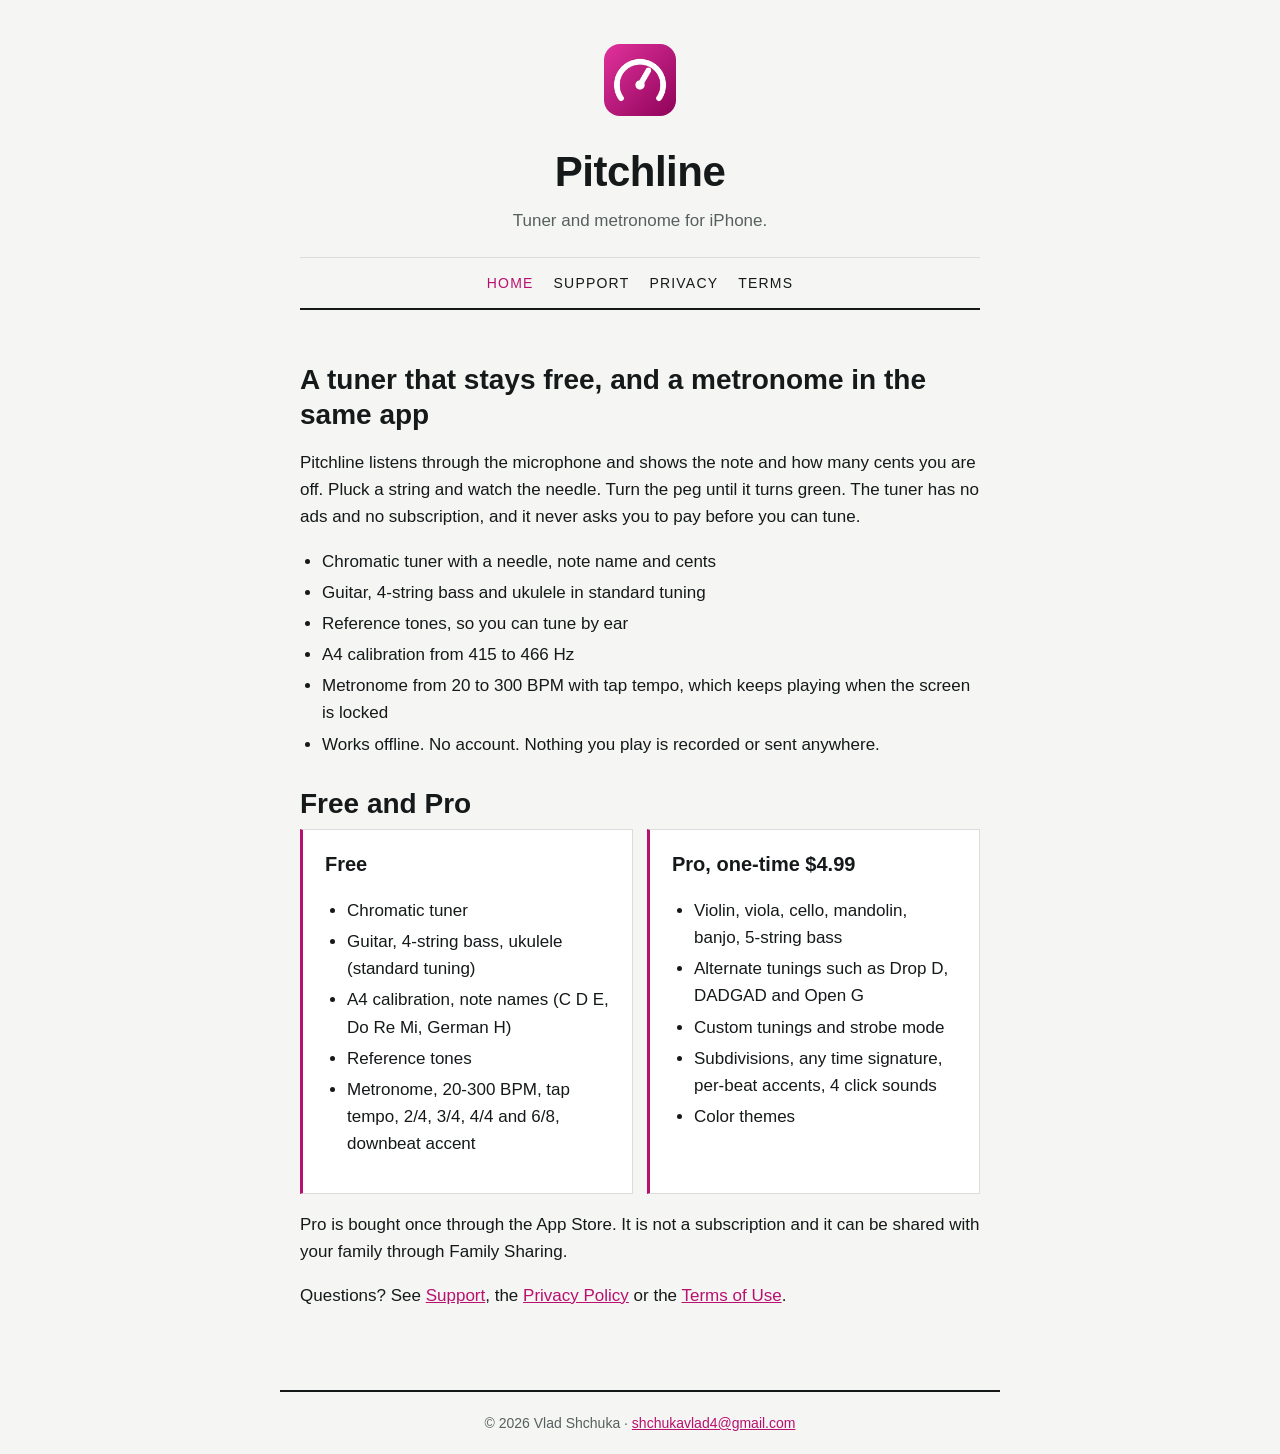
==== index.html @ e01d228e "Pitchline support, privacy and terms pages" ====
<!doctype html>
<html lang="en"><head><meta charset="utf-8"><meta name="viewport" content="width=device-width, initial-scale=1"><link rel="icon" href="icon.png"><link rel="apple-touch-icon" href="icon.png">
<title>Pitchline: Guitar &amp; Bass Tuner</title><meta name="description" content="Pitchline is a chromatic tuner and metronome for iPhone. Guitar, bass, ukulele, violin and more. No ads, no subscription."><link rel="stylesheet" href="style.css"></head>
<body><header class="hero"><img class="mark" src="icon.png" alt="" width="72" height="72"><h1>Pitchline</h1><p>Tuner and metronome for iPhone.</p>
<nav><a href="index.html" aria-current="page">Home</a><a href="support.html">Support</a><a href="privacy.html">Privacy</a><a href="terms.html">Terms</a></nav></header>
<main>
<h2>A tuner that stays free, and a metronome in the same app</h2>
<p>Pitchline listens through the microphone and shows the note and how many cents you are off. Pluck a string and watch the needle. Turn the peg until it turns green. The tuner has no ads and no subscription, and it never asks you to pay before you can tune.</p>
<ul>
<li>Chromatic tuner with a needle, note name and cents</li>
<li>Guitar, 4-string bass and ukulele in standard tuning</li>
<li>Reference tones, so you can tune by ear</li>
<li>A4 calibration from 415 to 466 Hz</li>
<li>Metronome from 20 to 300 BPM with tap tempo, which keeps playing when the screen is locked</li>
<li>Works offline. No account. Nothing you play is recorded or sent anywhere.</li>
</ul>
<h2>Free and Pro</h2>
<div class="cols">
<div class="card"><h3>Free</h3>
<ul>
<li>Chromatic tuner</li>
<li>Guitar, 4-string bass, ukulele (standard tuning)</li>
<li>A4 calibration, note names (C D E, Do Re Mi, German H)</li>
<li>Reference tones</li>
<li>Metronome, 20-300 BPM, tap tempo, 2/4, 3/4, 4/4 and 6/8, downbeat accent</li>
</ul></div>
<div class="card"><h3>Pro, one-time $4.99</h3>
<ul>
<li>Violin, viola, cello, mandolin, banjo, 5-string bass</li>
<li>Alternate tunings such as Drop D, DADGAD and Open G</li>
<li>Custom tunings and strobe mode</li>
<li>Subdivisions, any time signature, per-beat accents, 4 click sounds</li>
<li>Color themes</li>
</ul></div>
</div>
<p>Pro is bought once through the App Store. It is not a subscription and it can be shared with your family through Family Sharing.</p>
<p>Questions? See <a href="support.html">Support</a>, the <a href="privacy.html">Privacy Policy</a> or the <a href="terms.html">Terms of Use</a>.</p>
</main><footer>© 2026 Vlad Shchuka · <a href="mailto:shchukavlad4@gmail.com">shchukavlad4@gmail.com</a></footer></body></html>
---- style.css ----
:root {
  --paper: #F5F6F4; --surface: #FFFFFF; --ink: #15191A; --muted: #55605F; --line: #D9DEDC; --accent: #B8106F;
  color-scheme: light dark;
}
@media (prefers-color-scheme: dark) {
  :root { --paper: #0E1112; --surface: #191E1F; --ink: #F1F4F3; --muted: #9DA9A7; --line: #2B3233; --accent: #FF6EB4; }
}
* { box-sizing: border-box; }
body { margin: 0; background: var(--paper); color: var(--ink);
  font: 17px/1.6 -apple-system, BlinkMacSystemFont, "SF Pro Text", "Helvetica Neue", Arial, sans-serif; }
.hero { max-width: 720px; margin: 0 auto; padding: 44px 20px 0; text-align: center; }
.mark { display: inline-block; width: 72px; height: 72px; border-radius: 16px; }
.hero h1 { font-family: "SF Pro Rounded", -apple-system, BlinkMacSystemFont, sans-serif; font-weight: 800; font-size: 42px; letter-spacing: -0.5px; margin: 14px 0 2px; }
.hero p { margin: 0; color: var(--muted); }
nav { margin-top: 22px; padding: 10px 0; font-size: 14px; letter-spacing: 1.2px; text-transform: uppercase;
  border-top: 1px solid var(--line); border-bottom: 2px solid var(--ink); }
nav a { color: var(--ink); text-decoration: none; display: inline-block; margin: 0 10px; padding: 4px 0; }
nav a:hover, nav a[aria-current="page"] { color: var(--accent); }
main { max-width: 720px; margin: 0 auto; padding: 24px 20px 64px; }
h2 { font-weight: 800; font-size: 28px; line-height: 1.25; margin: 28px 0 8px; }
h3 { font-weight: 700; font-size: 20px; margin: 28px 0 4px; padding-top: 18px; border-top: 1px solid var(--line); }
a { color: var(--accent); }
ol, ul { padding-left: 22px; }
li { margin: 4px 0; }
.card { background: var(--surface); border: 1px solid var(--line); border-left: 3px solid var(--accent); padding: 18px 22px; margin: 18px 0; }
.cols { display: grid; gap: 14px; grid-template-columns: 1fr; }
@media (min-width: 640px) { .cols { grid-template-columns: 1fr 1fr; } }
.cols .card { margin: 0; }
.cols h3 { border: 0; padding: 0; margin: 0 0 6px; }
.muted { color: var(--muted); font-size: 15px; }
footer { max-width: 720px; margin: 0 auto; text-align: center; color: var(--muted); font-size: 14px; padding: 20px; border-top: 2px solid var(--ink); }
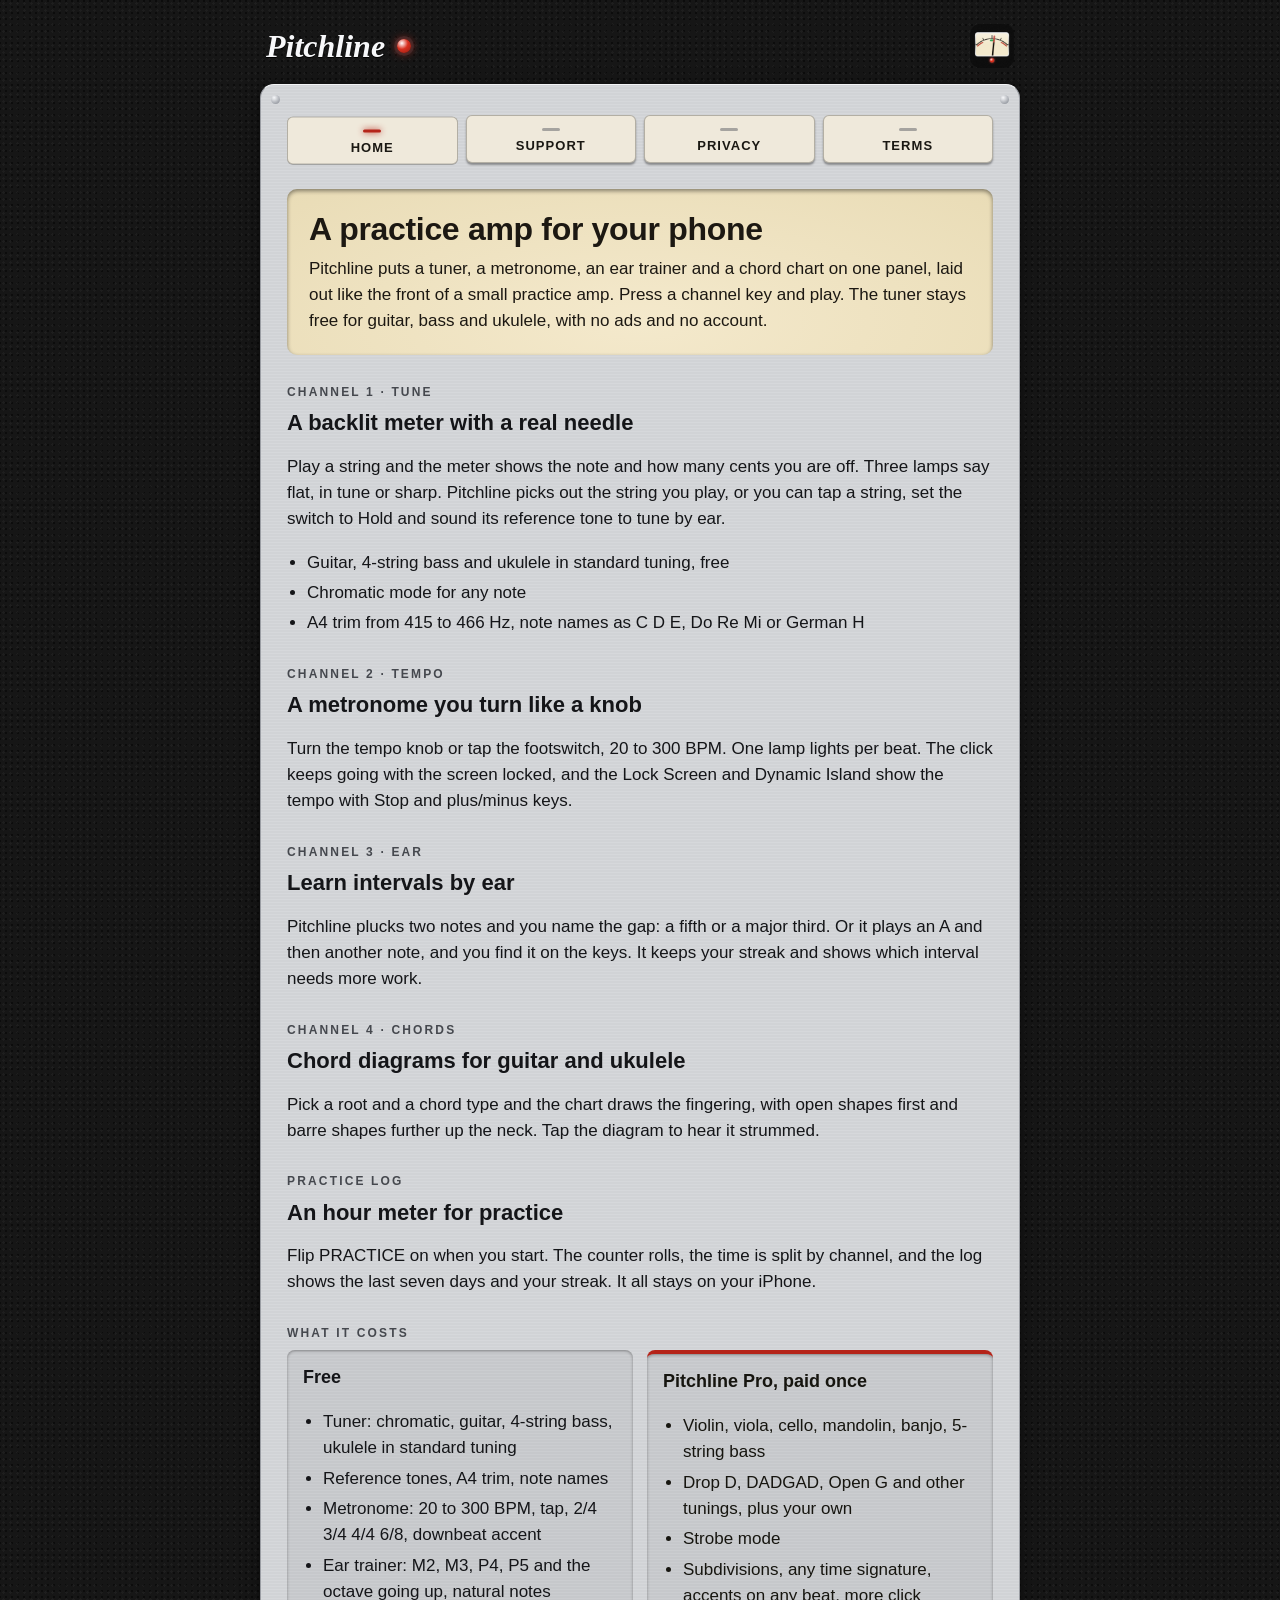
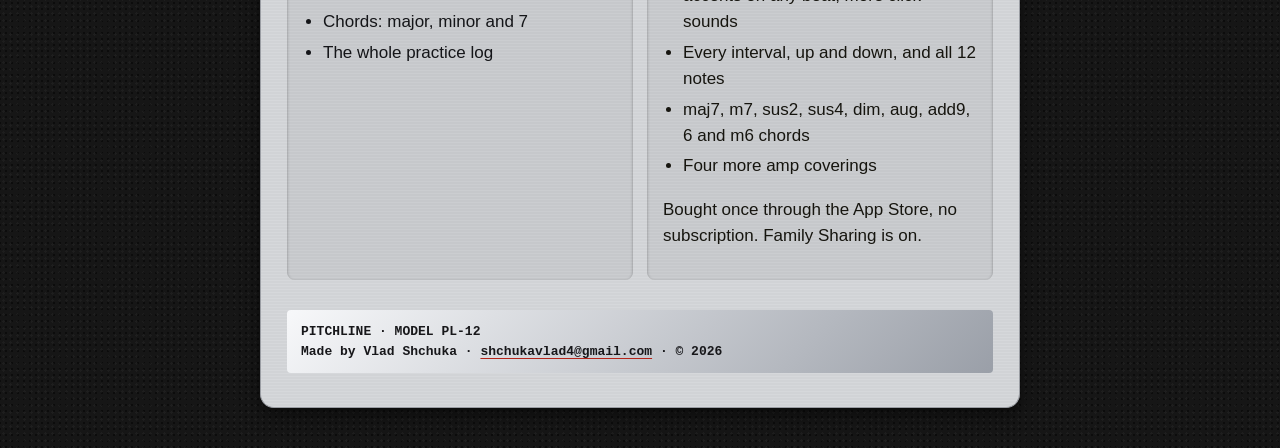
==== commit e246c33c: "Pitchline 1.2: site rebuilt as the amp's owner's manual; privacy facts for the ear trainer and pract" ====
--- a/index.html
+++ b/index.html
@@ -1,38 +1,57 @@
 <!doctype html>
 <html lang="en"><head><meta charset="utf-8"><meta name="viewport" content="width=device-width, initial-scale=1"><link rel="icon" href="icon.png"><link rel="apple-touch-icon" href="icon.png">
-<title>Pitchline: Guitar &amp; Bass Tuner</title><meta name="description" content="Pitchline is a chromatic tuner and metronome for iPhone. Guitar, bass, ukulele, violin and more. No ads, no subscription."><link rel="stylesheet" href="style.css"></head>
-<body><header class="hero"><img class="mark" src="icon.png" alt="" width="72" height="72"><h1>Pitchline</h1><p>Tuner and metronome for iPhone.</p>
-<nav><a href="index.html" aria-current="page">Home</a><a href="support.html">Support</a><a href="privacy.html">Privacy</a><a href="terms.html">Terms</a></nav></header>
-<main>
-<h2>A tuner that stays free, and a metronome in the same app</h2>
-<p>Pitchline listens through the microphone and shows the note and how many cents you are off. Pluck a string and watch the needle. Turn the peg until it turns green. The tuner has no ads and no subscription, and it never asks you to pay before you can tune.</p>
+<title>Pitchline: tuner, metronome, ear trainer and chords</title><meta name="description" content="Pitchline is a tuner, metronome, ear trainer and chord chart for iPhone, laid out like the front of a small practice amp. No ads, no subscription."><link rel="stylesheet" href="style.css"></head>
+<body><div class="amp">
+<header class="masthead"><a class="badge" href="index.html">Pitchline</a><span class="jewel" aria-hidden="true"></span><img src="icon.png" alt="" width="44" height="44"></header>
+<div class="plate">
+<nav class="keys"><a href="index.html" aria-current="page">Home</a><a href="support.html">Support</a><a href="privacy.html">Privacy</a><a href="terms.html">Terms</a></nav>
+<section class="meter"><h1>A practice amp for your phone</h1>
+<p>Pitchline puts a tuner, a metronome, an ear trainer and a chord chart on one panel, laid out like the front of a small practice amp. Press a channel key and play. The tuner stays free for guitar, bass and ukulele, with no ads and no account.</p></section>
+
+<span class="label">Channel 1 · Tune</span>
+<h2>A backlit meter with a real needle</h2>
+<p>Play a string and the meter shows the note and how many cents you are off. Three lamps say flat, in tune or sharp. Pitchline picks out the string you play, or you can tap a string, set the switch to Hold and sound its reference tone to tune by ear.</p>
 <ul>
-<li>Chromatic tuner with a needle, note name and cents</li>
-<li>Guitar, 4-string bass and ukulele in standard tuning</li>
-<li>Reference tones, so you can tune by ear</li>
-<li>A4 calibration from 415 to 466 Hz</li>
-<li>Metronome from 20 to 300 BPM with tap tempo, which keeps playing when the screen is locked</li>
-<li>Works offline. No account. Nothing you play is recorded or sent anywhere.</li>
+<li>Guitar, 4-string bass and ukulele in standard tuning, free</li>
+<li>Chromatic mode for any note</li>
+<li>A4 trim from 415 to 466 Hz, note names as C D E, Do Re Mi or German H</li>
 </ul>
-<h2>Free and Pro</h2>
-<div class="cols">
-<div class="card"><h3>Free</h3>
-<ul>
-<li>Chromatic tuner</li>
-<li>Guitar, 4-string bass, ukulele (standard tuning)</li>
-<li>A4 calibration, note names (C D E, Do Re Mi, German H)</li>
-<li>Reference tones</li>
-<li>Metronome, 20-300 BPM, tap tempo, 2/4, 3/4, 4/4 and 6/8, downbeat accent</li>
+
+<span class="label">Channel 2 · Tempo</span>
+<h2>A metronome you turn like a knob</h2>
+<p>Turn the tempo knob or tap the footswitch, 20 to 300 BPM. One lamp lights per beat. The click keeps going with the screen locked, and the Lock Screen and Dynamic Island show the tempo with Stop and plus/minus keys.</p>
+
+<span class="label">Channel 3 · Ear</span>
+<h2>Learn intervals by ear</h2>
+<p>Pitchline plucks two notes and you name the gap: a fifth or a major third. Or it plays an A and then another note, and you find it on the keys. It keeps your streak and shows which interval needs more work.</p>
+
+<span class="label">Channel 4 · Chords</span>
+<h2>Chord diagrams for guitar and ukulele</h2>
+<p>Pick a root and a chord type and the chart draws the fingering, with open shapes first and barre shapes further up the neck. Tap the diagram to hear it strummed.</p>
+
+<span class="label">Practice log</span>
+<h2>An hour meter for practice</h2>
+<p>Flip PRACTICE on when you start. The counter rolls, the time is split by channel, and the log shows the last seven days and your streak. It all stays on your iPhone.</p>
+
+<span class="label">What it costs</span>
+<div class="panel">
+<div><h3>Free</h3><ul>
+<li>Tuner: chromatic, guitar, 4-string bass, ukulele in standard tuning</li>
+<li>Reference tones, A4 trim, note names</li>
+<li>Metronome: 20 to 300 BPM, tap, 2/4 3/4 4/4 6/8, downbeat accent</li>
+<li>Ear trainer: M2, M3, P4, P5 and the octave going up, natural notes</li>
+<li>Chords: major, minor and 7</li>
+<li>The whole practice log</li>
 </ul></div>
-<div class="card"><h3>Pro, one-time $4.99</h3>
-<ul>
+<div class="tag"><h3>Pitchline Pro, paid once</h3><ul>
 <li>Violin, viola, cello, mandolin, banjo, 5-string bass</li>
-<li>Alternate tunings such as Drop D, DADGAD and Open G</li>
-<li>Custom tunings and strobe mode</li>
-<li>Subdivisions, any time signature, per-beat accents, 4 click sounds</li>
-<li>Color themes</li>
-</ul></div>
+<li>Drop D, DADGAD, Open G and other tunings, plus your own</li>
+<li>Strobe mode</li>
+<li>Subdivisions, any time signature, accents on any beat, more click sounds</li>
+<li>Every interval, up and down, and all 12 notes</li>
+<li>maj7, m7, sus2, sus4, dim, aug, add9, 6 and m6 chords</li>
+<li>Four more amp coverings</li>
+</ul><p>Bought once through the App Store, no subscription. Family Sharing is on.</p></div>
 </div>
-<p>Pro is bought once through the App Store. It is not a subscription and it can be shared with your family through Family Sharing.</p>
-<p>Questions? See <a href="support.html">Support</a>, the <a href="privacy.html">Privacy Policy</a> or the <a href="terms.html">Terms of Use</a>.</p>
-</main><footer>© 2026 Vlad Shchuka · <a href="mailto:shchukavlad4@gmail.com">shchukavlad4@gmail.com</a></footer></body></html>
+<div class="serial">PITCHLINE · MODEL PL-12<br>Made by Vlad Shchuka · <a href="mailto:shchukavlad4@gmail.com">shchukavlad4@gmail.com</a> · © 2026</div>
+</div></div></body></html>
--- a/style.css
+++ b/style.css
@@ -1,31 +1,129 @@
+/* Pitchline site (1.2): the amp's owner's manual. Tolex around the page, a brushed plate for
+   the content, ivory keys for navigation, a cream meter card for the lead. No web fonts, no
+   scripts, no trackers. */
 :root {
-  --paper: #F5F6F4; --surface: #FFFFFF; --ink: #15191A; --muted: #55605F; --line: #D9DEDC; --accent: #B8106F;
-  color-scheme: light dark;
+  --tolex: #161616;
+  --plate: #d5d7da;
+  --plate-sheen: #f4f5f7;
+  --plate-shade: #9a9da3;
+  --silk: #141518;
+  --silk-soft: #45484e;
+  --meter: #f4e9cc;
+  --meter-ink: #1c1812;
+  --ivory: #efe9db;
+  --jewel: #b52419;
+  --green: #12652f;
 }
 @media (prefers-color-scheme: dark) {
-  :root { --paper: #0E1112; --surface: #191E1F; --ink: #F1F4F3; --muted: #9DA9A7; --line: #2B3233; --accent: #FF6EB4; }
+  :root {
+    --plate: #1d1e21;
+    --plate-sheen: #34363b;
+    --plate-shade: #0b0b0c;
+    --silk: #f0ece2;
+    --silk-soft: #b9b4a8;
+    --jewel: #e2493c;
+    --green: #45c873;
+  }
 }
 * { box-sizing: border-box; }
-body { margin: 0; background: var(--paper); color: var(--ink);
-  font: 17px/1.6 -apple-system, BlinkMacSystemFont, "SF Pro Text", "Helvetica Neue", Arial, sans-serif; }
-.hero { max-width: 720px; margin: 0 auto; padding: 44px 20px 0; text-align: center; }
-.mark { display: inline-block; width: 72px; height: 72px; border-radius: 16px; }
-.hero h1 { font-family: "SF Pro Rounded", -apple-system, BlinkMacSystemFont, sans-serif; font-weight: 800; font-size: 42px; letter-spacing: -0.5px; margin: 14px 0 2px; }
-.hero p { margin: 0; color: var(--muted); }
-nav { margin-top: 22px; padding: 10px 0; font-size: 14px; letter-spacing: 1.2px; text-transform: uppercase;
-  border-top: 1px solid var(--line); border-bottom: 2px solid var(--ink); }
-nav a { color: var(--ink); text-decoration: none; display: inline-block; margin: 0 10px; padding: 4px 0; }
-nav a:hover, nav a[aria-current="page"] { color: var(--accent); }
-main { max-width: 720px; margin: 0 auto; padding: 24px 20px 64px; }
-h2 { font-weight: 800; font-size: 28px; line-height: 1.25; margin: 28px 0 8px; }
-h3 { font-weight: 700; font-size: 20px; margin: 28px 0 4px; padding-top: 18px; border-top: 1px solid var(--line); }
-a { color: var(--accent); }
-ol, ul { padding-left: 22px; }
+html { background: var(--tolex); }
+body {
+  margin: 0;
+  padding: 24px 14px 40px;
+  color: var(--silk);
+  font: 17px/1.55 -apple-system, BlinkMacSystemFont, "Helvetica Neue", Arial, sans-serif;
+  /* Pebble grain of the tolex, from two offset dot patterns. */
+  background:
+    radial-gradient(rgba(255,255,255,.035) 1px, transparent 1.4px) 0 0 / 7px 7px,
+    radial-gradient(rgba(0,0,0,.45) 1px, transparent 1.6px) 3px 4px / 6px 6px,
+    var(--tolex);
+}
+.amp { max-width: 760px; margin: 0 auto; }
+.masthead { display: flex; align-items: center; gap: 12px; padding: 0 6px 16px; }
+.badge {
+  font: italic 700 32px/1 "New York", "Iowan Old Style", Georgia, serif;
+  color: #f7f8fa;
+  text-shadow: 0 1px 0 #000;
+  text-decoration: none;
+}
+.jewel {
+  width: 14px; height: 14px; border-radius: 50%;
+  background: radial-gradient(circle at 35% 30%, #fff 0, #d9301f 45%, #8e1c12 100%);
+  box-shadow: 0 0 10px rgba(217,48,31,.8), 0 0 0 3px #26272a;
+}
+.masthead img { width: 44px; height: 44px; border-radius: 10px; margin-left: auto; }
+.plate {
+  position: relative;
+  background:
+    repeating-linear-gradient(0deg, rgba(255,255,255,.025) 0 1px, rgba(0,0,0,.02) 1px 3px),
+    var(--plate);
+  border-radius: 14px;
+  border: 1.5px solid var(--plate-shade);
+  border-top-color: var(--plate-sheen);
+  box-shadow: 0 6px 18px rgba(0,0,0,.5);
+  padding: 30px 26px 34px;
+}
+/* Four screws. */
+.plate::before, .plate::after {
+  content: ""; position: absolute; width: 9px; height: 9px; border-radius: 50%;
+  background: radial-gradient(circle at 35% 30%, #f7f8fa, #7b8089);
+  top: 10px; left: 10px;
+}
+.plate::after { left: auto; right: 10px; }
+nav.keys { display: flex; flex-wrap: wrap; gap: 8px; margin: 0 0 26px; }
+nav.keys a {
+  flex: 1 1 110px; text-align: center;
+  padding: 12px 8px 10px;
+  background: var(--ivory); color: #1a1813;
+  border-radius: 6px; border: 1px solid rgba(0,0,0,.25);
+  box-shadow: 0 2px 2px rgba(0,0,0,.35);
+  font: 800 13px/1 -apple-system, "Helvetica Neue", Arial, sans-serif;
+  letter-spacing: .08em; text-transform: uppercase; text-decoration: none;
+}
+nav.keys a::before {
+  content: ""; display: block; width: 18px; height: 3px; margin: 0 auto 8px;
+  border-radius: 2px; background: #5b5e63; opacity: .5;
+}
+nav.keys a[aria-current="page"] { transform: translateY(1.5px); box-shadow: 0 .5px 0 rgba(0,0,0,.2); }
+nav.keys a[aria-current="page"]::before { background: var(--jewel); opacity: 1; box-shadow: 0 0 6px var(--jewel); }
+.meter {
+  background: radial-gradient(ellipse at 50% 80%, var(--meter), #e9dcb6);
+  color: var(--meter-ink);
+  border-radius: 10px;
+  box-shadow: inset 0 2px 4px rgba(0,0,0,.45);
+  padding: 22px 22px 20px;
+  margin: 0 0 26px;
+}
+.meter h1 { margin: 0 0 8px; font-size: 32px; line-height: 1.15; font-weight: 900; letter-spacing: -.01em; }
+.meter p { margin: 0; color: var(--meter-ink); }
+.meter a { color: var(--meter-ink); }
+.label {
+  display: block; margin: 30px 0 10px;
+  font: 800 12px/1.2 -apple-system, "Helvetica Neue", Arial, sans-serif;
+  letter-spacing: .18em; text-transform: uppercase; color: var(--silk-soft);
+}
+h2 { font-size: 22px; line-height: 1.25; margin: 6px 0 10px; font-weight: 850; }
+h3 { font-size: 18px; margin: 22px 0 6px; }
+p, li { color: var(--silk); }
+.soft { color: var(--silk-soft); }
+ul { padding-left: 20px; }
 li { margin: 4px 0; }
-.card { background: var(--surface); border: 1px solid var(--line); border-left: 3px solid var(--accent); padding: 18px 22px; margin: 18px 0; }
-.cols { display: grid; gap: 14px; grid-template-columns: 1fr; }
-@media (min-width: 640px) { .cols { grid-template-columns: 1fr 1fr; } }
-.cols .card { margin: 0; }
-.cols h3 { border: 0; padding: 0; margin: 0 0 6px; }
-.muted { color: var(--muted); font-size: 15px; }
-footer { max-width: 720px; margin: 0 auto; text-align: center; color: var(--muted); font-size: 14px; padding: 20px; border-top: 2px solid var(--ink); }
+.panel { display: grid; gap: 14px; grid-template-columns: repeat(auto-fit, minmax(210px, 1fr)); }
+.panel > div {
+  border-radius: 8px; padding: 14px 16px;
+  box-shadow: inset 0 1px 3px rgba(0,0,0,.35);
+  background: rgba(0,0,0,.05);
+}
+.panel h3 { margin-top: 0; }
+.tag {
+  background: #fbfaf6; color: #16150f; border-radius: 4px 4px 8px 8px; padding: 18px 20px;
+  border-top: 4px solid var(--jewel); box-shadow: 0 6px 16px rgba(0,0,0,.4);
+}
+.tag p, .tag li { color: #16150f; }
+a { color: inherit; text-decoration-color: var(--jewel); text-underline-offset: 3px; }
+.serial {
+  margin-top: 30px; padding: 12px 14px; border-radius: 4px;
+  background: linear-gradient(135deg, #f7f8fa, #9a9fa8);
+  color: #17171a; font: 600 13px/1.5 ui-monospace, Menlo, monospace;
+}
+.serial a { color: #17171a; }
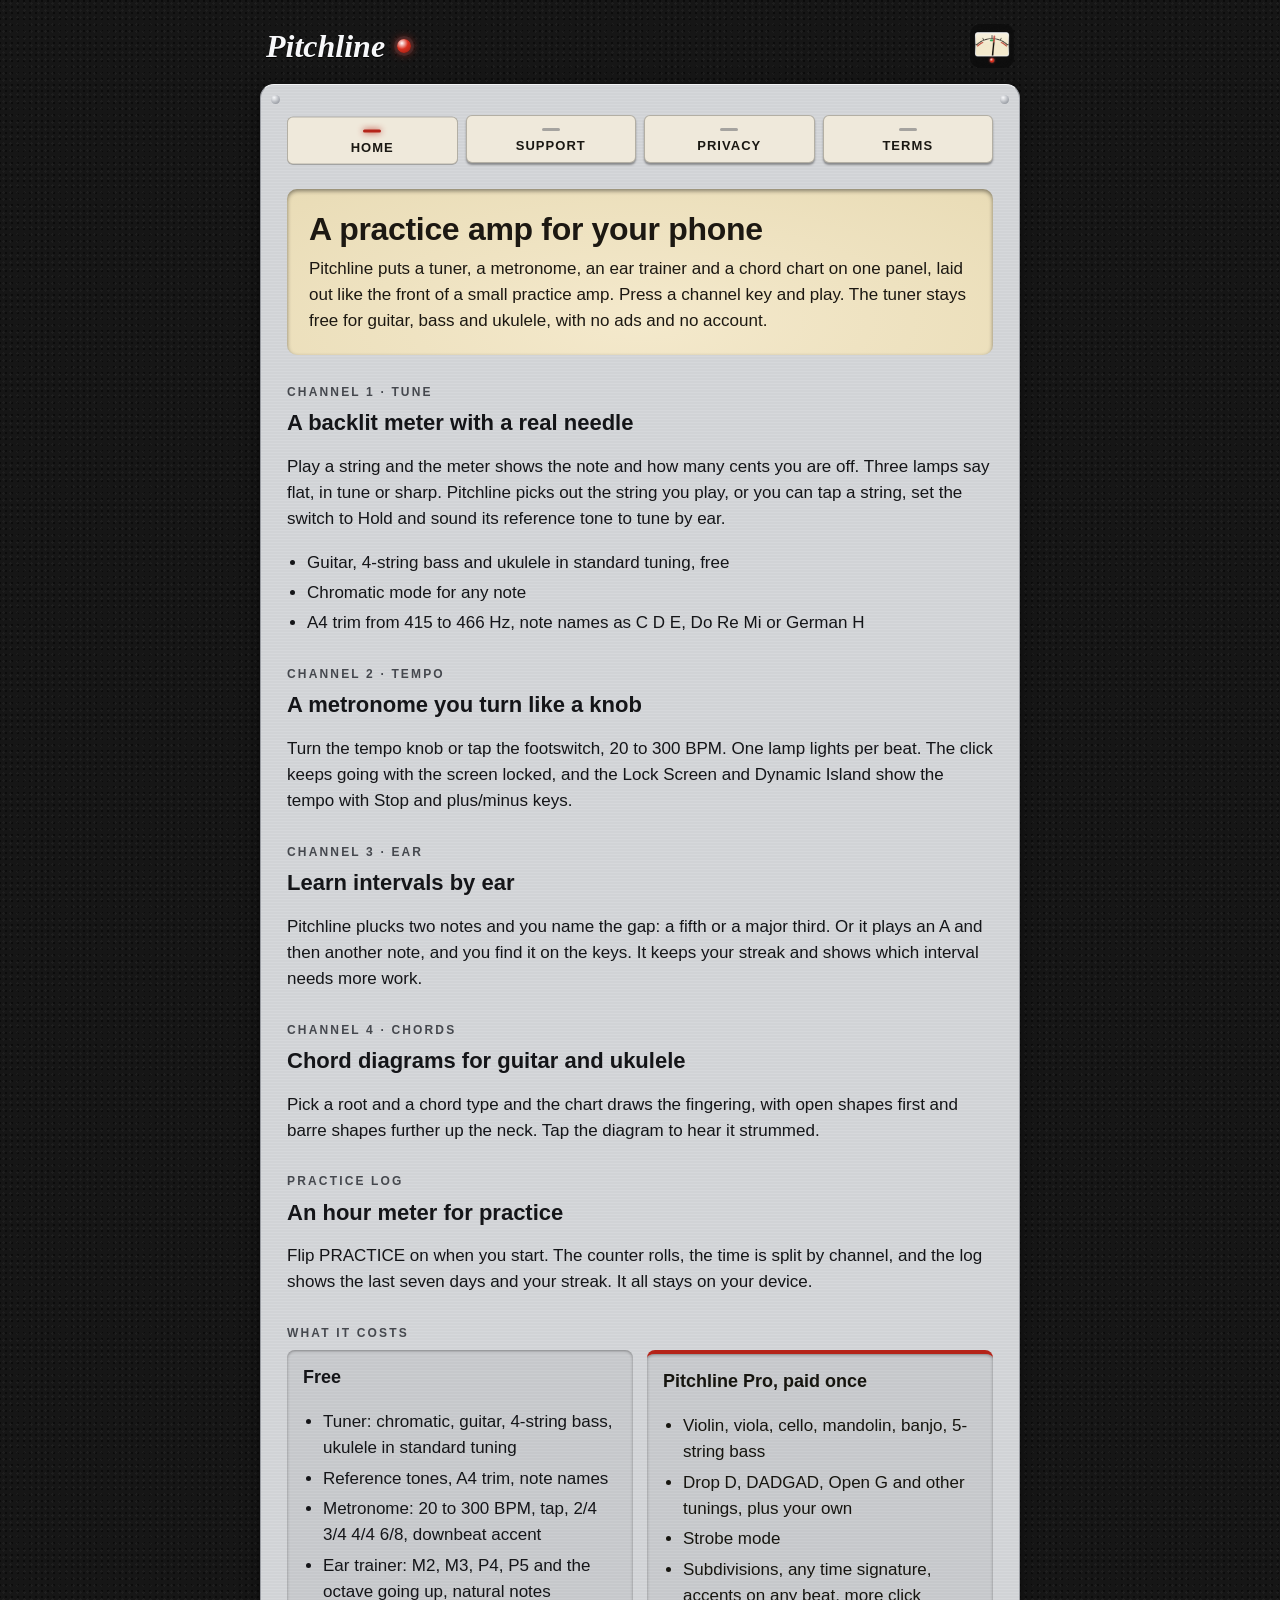
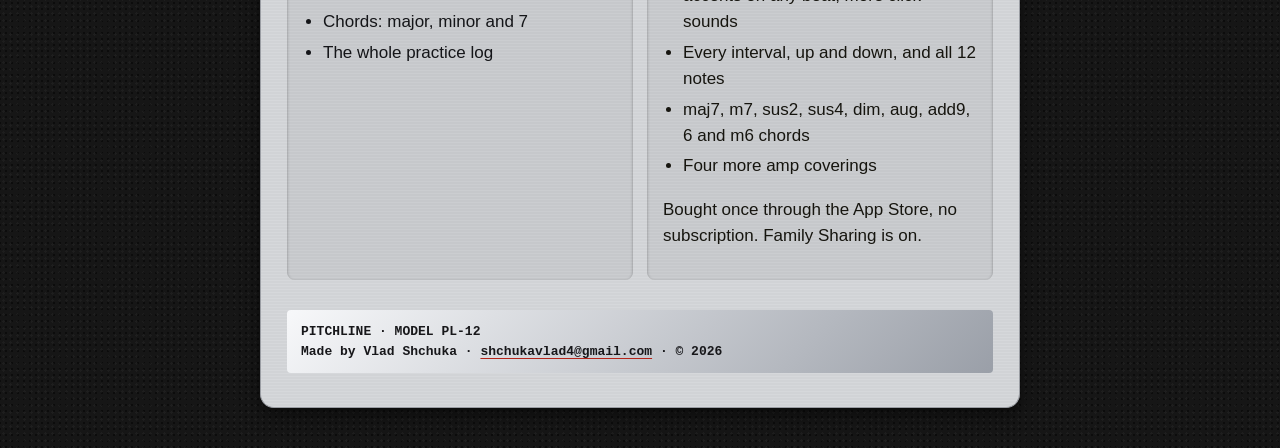
==== commit 776d1fd1: "Pitchline 1.3 site: pages for the version now in the App Store" ====
--- a/index.html
+++ b/index.html
@@ -1,6 +1,6 @@
 <!doctype html>
 <html lang="en"><head><meta charset="utf-8"><meta name="viewport" content="width=device-width, initial-scale=1"><link rel="icon" href="icon.png"><link rel="apple-touch-icon" href="icon.png">
-<title>Pitchline: tuner, metronome, ear trainer and chords</title><meta name="description" content="Pitchline is a tuner, metronome, ear trainer and chord chart for iPhone, laid out like the front of a small practice amp. No ads, no subscription."><link rel="stylesheet" href="style.css"></head>
+<title>Pitchline: tuner, metronome, ear trainer and chords</title><meta name="description" content="Pitchline is a tuner, metronome, ear trainer and chord chart for iPhone, iPad and Apple Watch, laid out like the front of a small practice amp. No ads, no subscription."><link rel="stylesheet" href="style.css"></head>
 <body><div class="amp">
 <header class="masthead"><a class="badge" href="index.html">Pitchline</a><span class="jewel" aria-hidden="true"></span><img src="icon.png" alt="" width="44" height="44"></header>
 <div class="plate">
@@ -31,7 +31,7 @@
 
 <span class="label">Practice log</span>
 <h2>An hour meter for practice</h2>
-<p>Flip PRACTICE on when you start. The counter rolls, the time is split by channel, and the log shows the last seven days and your streak. It all stays on your iPhone.</p>
+<p>Flip PRACTICE on when you start. The counter rolls, the time is split by channel, and the log shows the last seven days and your streak. It all stays on your device.</p>
 
 <span class="label">What it costs</span>
 <div class="panel">
